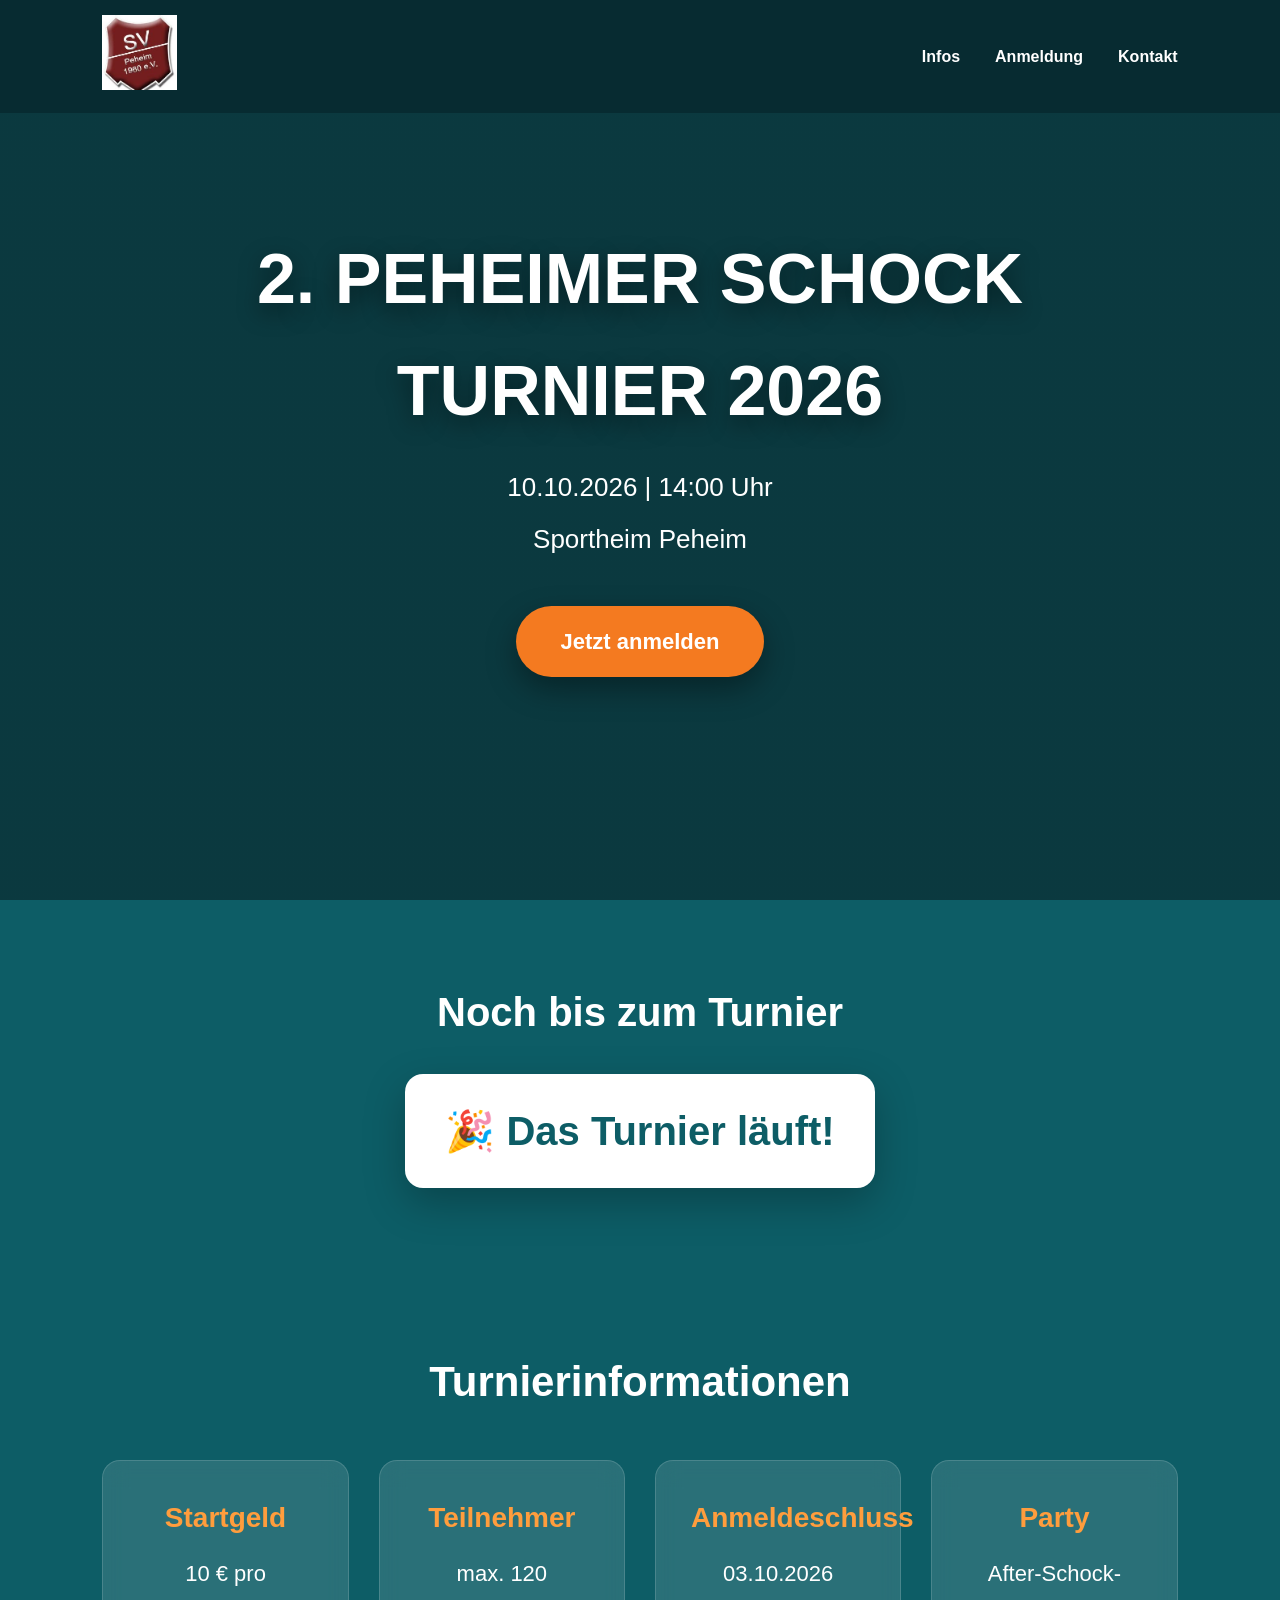
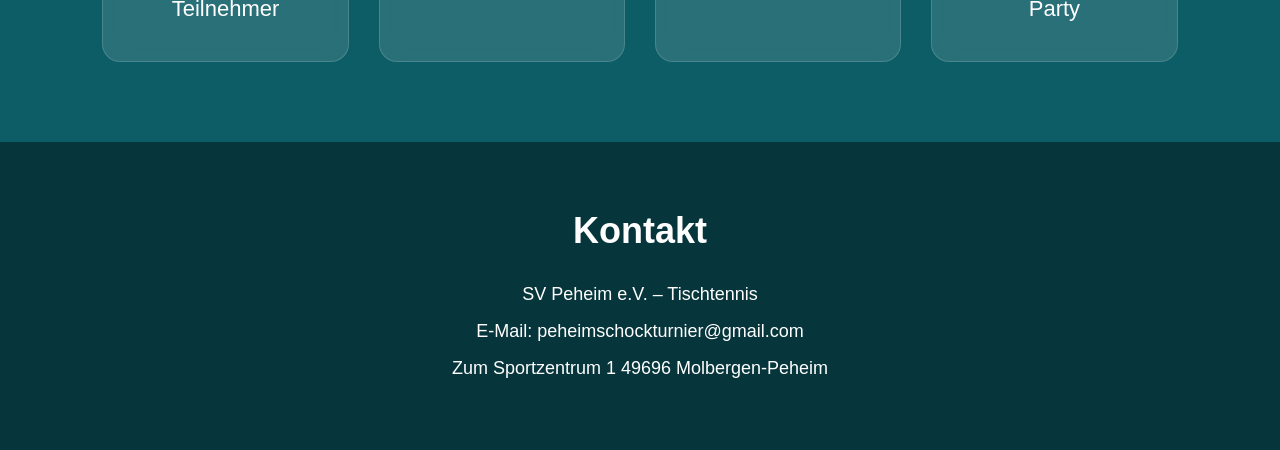
==== index.html @ 518c7a88 "Add files via upload" ====
<!DOCTYPE html>
<html lang="de">
<head>

<meta charset="UTF-8">
<meta name="viewport" content="width=device-width, initial-scale=1.0">

<title>2. Peheimer Schock Turnier</title>

<link rel="stylesheet" href="css/style.css">

</head>

<body>

<header>

<nav>

<div class="logo">

<img src="images/logo.jpg" alt="SV Peheim">

</div>

<ul>

<li><a href="#infos">Infos</a></li>
<li><a href="#anmeldung">Anmeldung</a></li>
<li><a href="#kontakt">Kontakt</a></li>

</ul>

</nav>

<div class="hero">

<h1>2. Peheimer Schock Turnier 2026</h1>

<p>10.10.2026 | 14:00 Uhr</p>

<p>Sportheim Peheim</p>

<a href="anmeldung.html" class="button">
Jetzt anmelden
</a>

</div>

</header>

<section id="countdown">

<h2>Noch bis zum Turnier</h2>

<div id="timer">

Lädt...

</div>

</section>

<section id="infos">

<h2>Turnierinformationen</h2>

<div class="cards">

<div class="card">
<h3>Startgeld</h3>
<p>10 € pro Teilnehmer</p>
</div>

<div class="card">
<h3>Teilnehmer</h3>
<p>max. 120</p>
</div>

<div class="card">
<h3>Anmeldeschluss</h3>
<p>03.10.2026</p>
</div>

<div class="card">
<h3>Party</h3>
<p>After-Schock-Party</p>
</div>

</div>

</section>

<footer id="kontakt">

<h2>Kontakt</h2>

<p>

SV Peheim e.V. – Tischtennis

</p>

<p>

E-Mail:
peheimschockturnier@gmail.com

</p>

<p>

Zum Sportzentrum 1

49696 Molbergen-Peheim

</p>

</footer>

<script src="js/countdown.js"></script>

</body>

</html>
---- css/style.css ----
/* ================================
   2. Peheimer Schock Turnier
   SV Peheim e.V.
================================ */

*{
    margin:0;
    padding:0;
    box-sizing:border-box;
}

html{
    scroll-behavior:smooth;
}

body{

    font-family:Arial, Helvetica, sans-serif;

    background:#0d5d66;

    color:white;

    line-height:1.6;

}

/* ------------------------
Navigation
------------------------ */

nav{

    position:fixed;

    width:100%;

    top:0;

    left:0;

    display:flex;

    justify-content:space-between;

    align-items:center;

    padding:15px 8%;

    background:rgba(8,43,49,.95);

    backdrop-filter:blur(10px);

    z-index:999;

}

.logo img{

    width:75px;

}

nav ul{

    display:flex;

    list-style:none;

    gap:35px;

}

nav a{

    text-decoration:none;

    color:white;

    font-weight:bold;

    transition:.3s;

}

nav a:hover{

    color:#ff8d28;

}

/* ------------------------
Hero
------------------------ */

header{

    min-height:100vh;

    background:
        linear-gradient(rgba(10,45,50,.75),rgba(10,45,50,.75)),
        url("../images/flyer.jpg");

    background-size:cover;

    background-position:center;

    display:flex;

    justify-content:center;

    align-items:center;

    text-align:center;

    padding:40px;

}

.hero{

    max-width:850px;

}

.hero h1{

    font-size:70px;

    font-weight:900;

    text-transform:uppercase;

    margin-bottom:20px;

    text-shadow:0 8px 25px rgba(0,0,0,.45);

}

.hero p{

    font-size:26px;

    margin-bottom:10px;

}

/* ------------------------
Button
------------------------ */

.button{

    display:inline-block;

    margin-top:35px;

    background:#f47a20;

    color:white;

    padding:18px 45px;

    border-radius:40px;

    text-decoration:none;

    font-size:22px;

    font-weight:bold;

    transition:.35s;

    box-shadow:0 12px 30px rgba(0,0,0,.35);

}

.button:hover{

    background:#ff962f;

    transform:translateY(-5px);

}

/* ------------------------
Countdown
------------------------ */

#countdown{

    padding:80px 20px;

    text-align:center;

}

#countdown h2{

    font-size:40px;

    margin-bottom:30px;

}

#timer{

    display:inline-block;

    background:white;

    color:#0d5d66;

    padding:25px 40px;

    border-radius:18px;

    font-size:40px;

    font-weight:bold;

    box-shadow:0 15px 40px rgba(0,0,0,.25);

}

/* ------------------------
Infos
------------------------ */

#infos{

    padding:80px 8%;

}

#infos h2{

    text-align:center;

    margin-bottom:45px;

    font-size:42px;

}

.cards{

    display:grid;

    grid-template-columns:repeat(auto-fit,minmax(230px,1fr));

    gap:30px;

}

.card{

    background:rgba(255,255,255,.12);

    border:1px solid rgba(255,255,255,.15);

    backdrop-filter:blur(12px);

    border-radius:18px;

    padding:35px;

    text-align:center;

    transition:.35s;

}

.card:hover{

    transform:translateY(-10px);

    background:rgba(255,255,255,.18);

}

.card h3{

    font-size:28px;

    color:#ff9d3d;

    margin-bottom:15px;

}

.card p{

    font-size:22px;

}

/* ------------------------
Footer
------------------------ */

footer{

    background:#06353b;

    text-align:center;

    padding:60px 20px;

}

footer h2{

    margin-bottom:20px;

    font-size:36px;

}

footer p{

    margin:8px 0;

    font-size:18px;

}

/* ------------------------
Responsive
------------------------ */

@media(max-width:900px){

.hero h1{

font-size:48px;

}

.hero p{

font-size:22px;

}

nav{

padding:15px;

}

nav ul{

gap:18px;

font-size:15px;

}

.logo img{

width:55px;

}

.button{

font-size:18px;

padding:15px 30px;

}

#timer{

font-size:28px;

padding:20px;

}

}

@media(max-width:600px){

nav{

flex-direction:column;

gap:15px;

}

.hero h1{

font-size:38px;

}

.hero p{

font-size:18px;

}

.cards{

grid-template-columns:1fr;

}

}
/* ==========================
Countdown
========================== */

.countdown-grid{

display:flex;

justify-content:center;

gap:20px;

flex-wrap:wrap;

}

.count-box{

background:#f47a20;

padding:20px;

border-radius:15px;

min-width:110px;

box-shadow:0 8px 20px rgba(0,0,0,.3);

}

.count-box span{

display:block;

font-size:42px;

font-weight:bold;

}

.count-box small{

font-size:16px;

text-transform:uppercase;

letter-spacing:1px;

}
/* ==========================
Formular
========================== */

.form-section{

max-width:850px;

margin:140px auto 80px;

padding:40px;

background:rgba(255,255,255,.10);

backdrop-filter:blur(12px);

border-radius:20px;

box-shadow:0 10px 30px rgba(0,0,0,.25);

}

.form-section h1{

text-align:center;

margin-bottom:15px;

font-size:42px;

}

.form-section p{

text-align:center;

margin-bottom:35px;

}

form{

display:flex;

flex-direction:column;

gap:18px;

}

input{

padding:16px;

border:none;

border-radius:10px;

font-size:18px;

}

input:focus{

outline:3px solid #f47a20;

}

.checkbox{

display:flex;

align-items:center;

gap:10px;

font-size:16px;

}

button{

padding:18px;

background:#f47a20;

color:white;

border:none;

border-radius:50px;

font-size:22px;

font-weight:bold;

cursor:pointer;

transition:.3s;

}

button:hover{

background:#ff9737;

transform:translateY(-3px);

}

#meldung{

margin-top:25px;

font-size:20px;

text-align:center;

font-weight:bold;

}
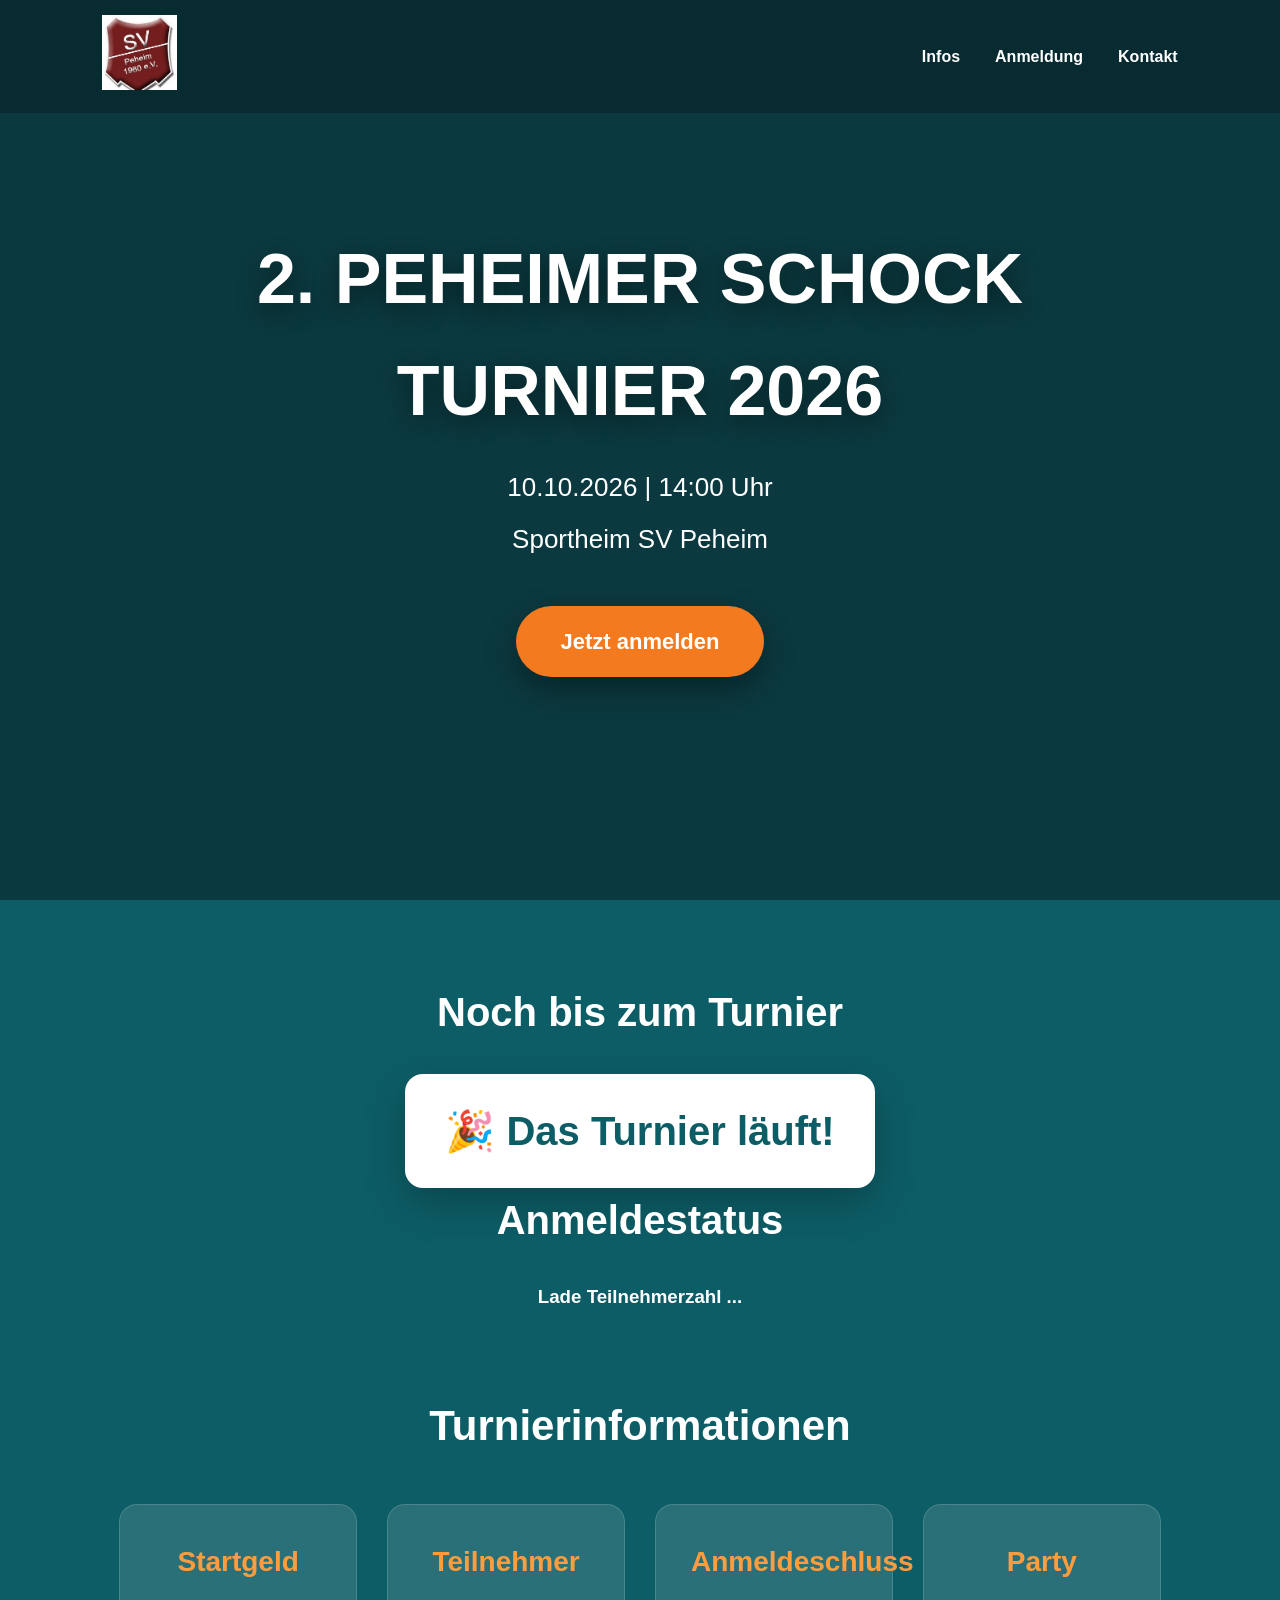
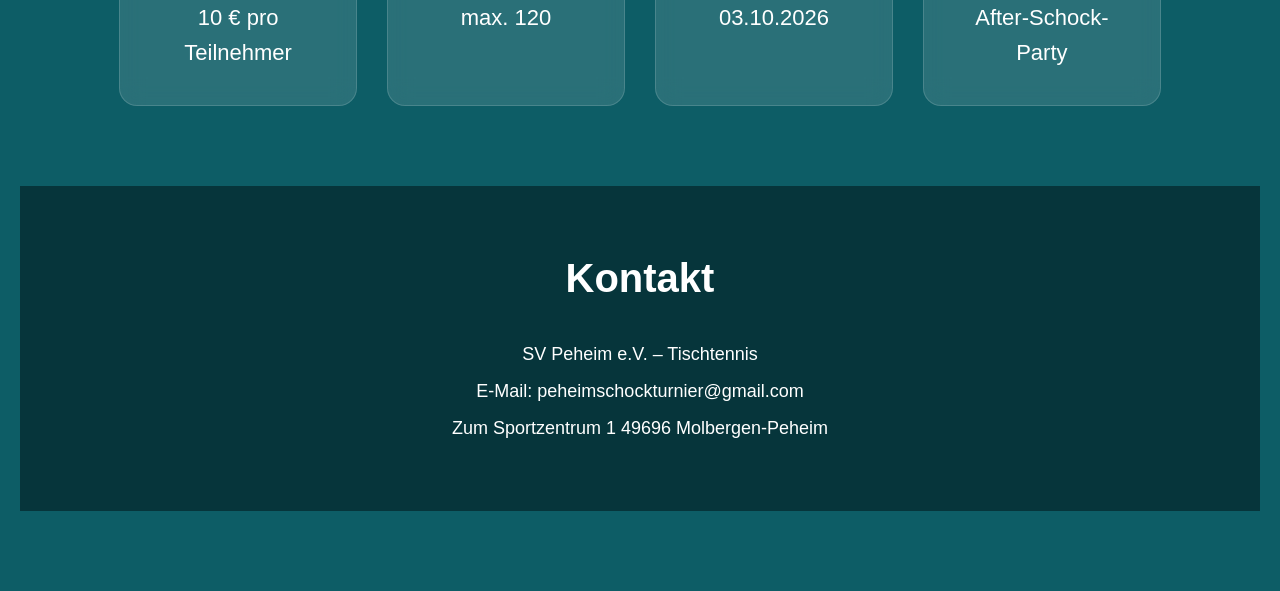
==== commit 67adcab7: "Update index.html" ====
--- a/index.html
+++ b/index.html
@@ -5,7 +5,7 @@
 <meta charset="UTF-8">
 <meta name="viewport" content="width=device-width, initial-scale=1.0">
 
-<title>2. Peheimer Schock Turnier</title>
+<title>2. Peheimer Schock Turnier 2026</title>
 
 <link rel="stylesheet" href="css/style.css">
 
@@ -39,7 +39,7 @@
 
 <p>10.10.2026 | 14:00 Uhr</p>
 
-<p>Sportheim Peheim</p>
+<p>Sportheim SV Peheim</p>
 
 <a href="anmeldung.html" class="button">
 Jetzt anmelden
@@ -58,6 +58,21 @@
 Lädt...
 
 </div>
+  <section id="teilnehmer">
+
+    <h2>Anmeldestatus</h2>
+
+    <div class="status-card">
+
+        <div class="progress">
+
+            <div id="progressBar"></div>
+
+        </div>
+
+        <h3 id="statusText">Lade Teilnehmerzahl ...</h3>
+
+    </div>
 
 </section>
 
@@ -122,4 +137,4 @@
 
 </body>
 
-</html>+</html>
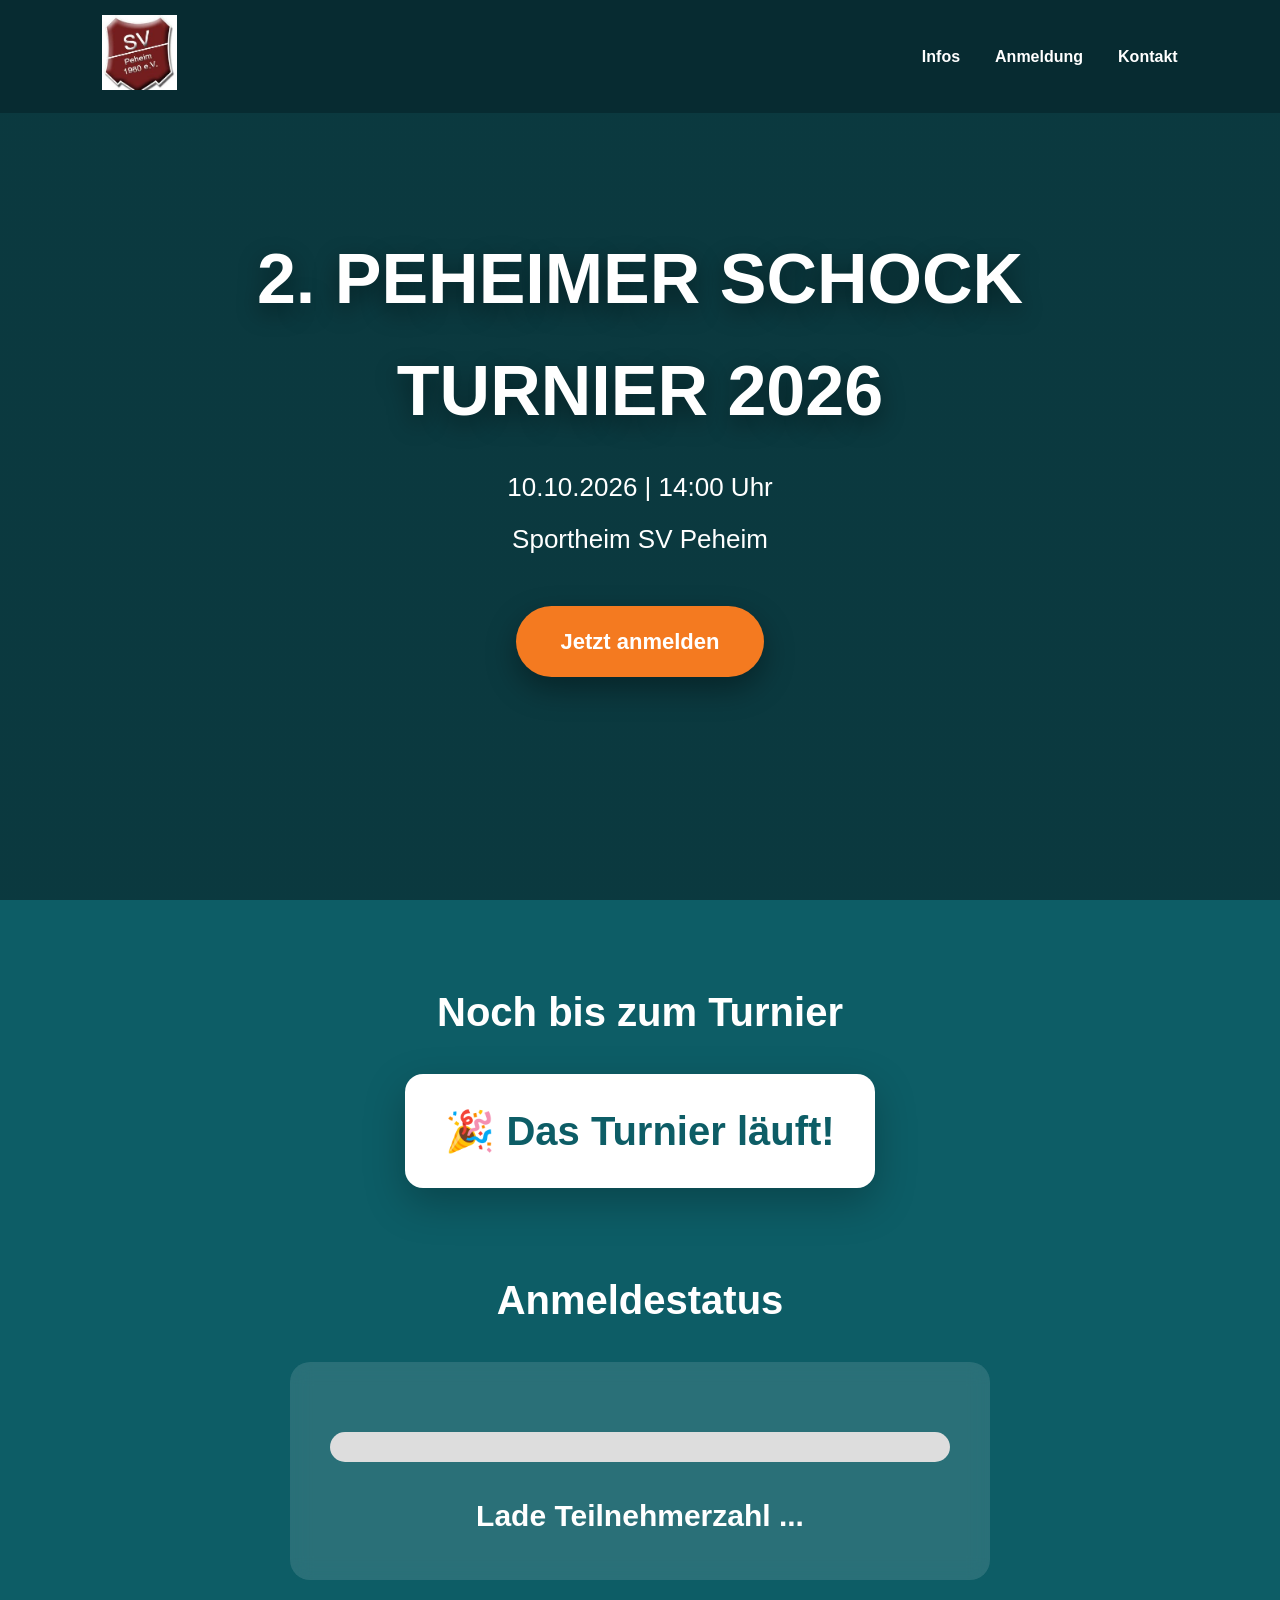
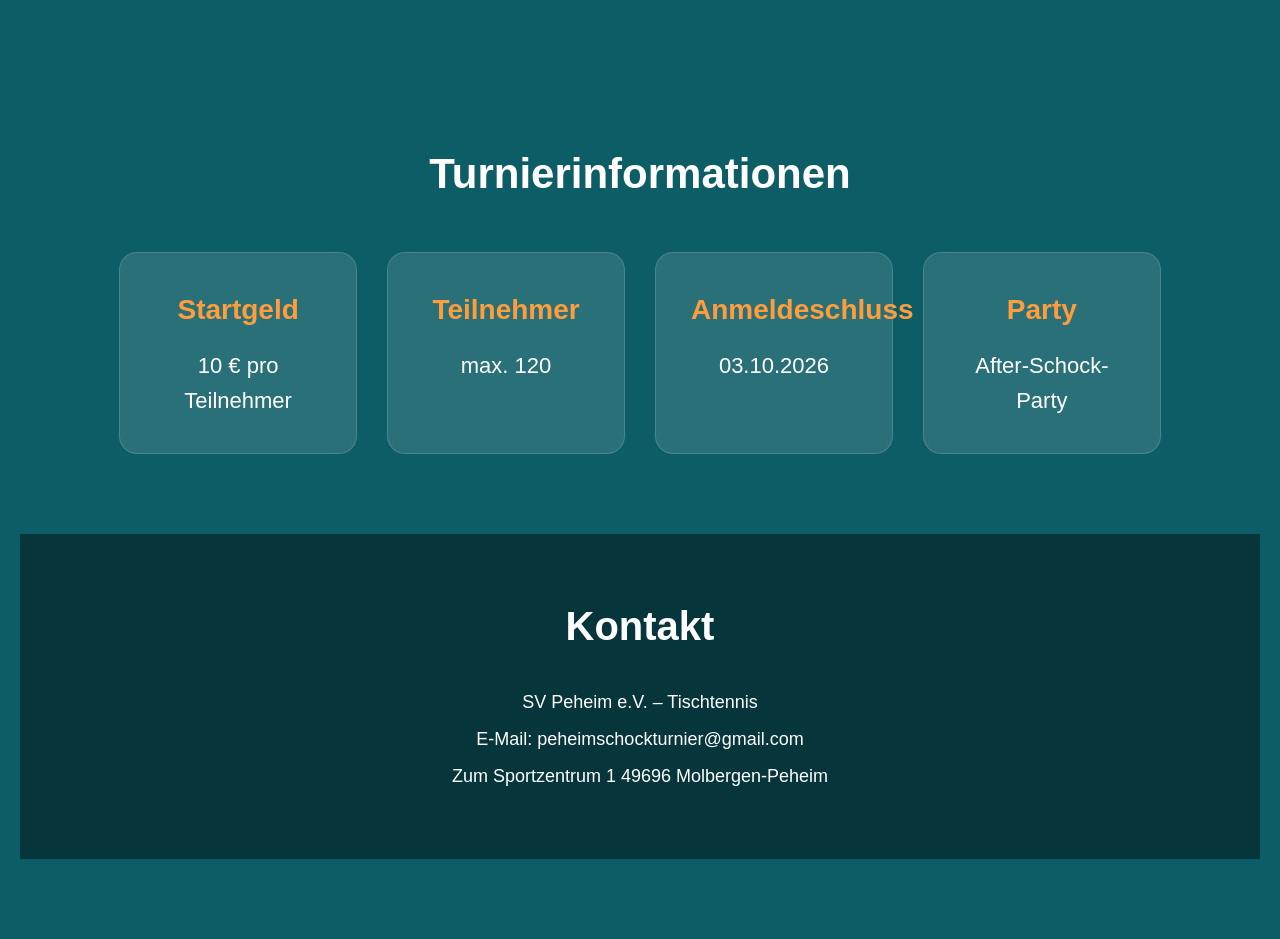
==== commit db6bfc52: "Update index.html" ====
--- a/index.html
+++ b/index.html
@@ -11,6 +11,8 @@
 
 </head>
 
+<script src="js/status.js"></script>
+  
 <body>
 
 <header>
--- a/css/style.css
+++ b/css/style.css
@@ -579,4 +579,65 @@
 
 font-weight:bold;
 
-}+}
+/* ==============================
+   Teilnehmerstatus
+================================ */
+
+#teilnehmer{
+
+    padding:80px 20px;
+
+    text-align:center;
+
+}
+
+.status-card{
+
+    max-width:700px;
+
+    margin:auto;
+
+    background:rgba(255,255,255,.12);
+
+    padding:40px;
+
+    border-radius:20px;
+
+    backdrop-filter:blur(10px);
+
+}
+
+.progress{
+
+    width:100%;
+
+    height:30px;
+
+    background:#ddd;
+
+    border-radius:20px;
+
+    overflow:hidden;
+
+    margin:30px 0;
+
+}
+
+#progressBar{
+
+    width:0%;
+
+    height:100%;
+
+    background:#f47a20;
+
+    transition:1s;
+
+}
+
+#statusText{
+
+    font-size:30px;
+
+}
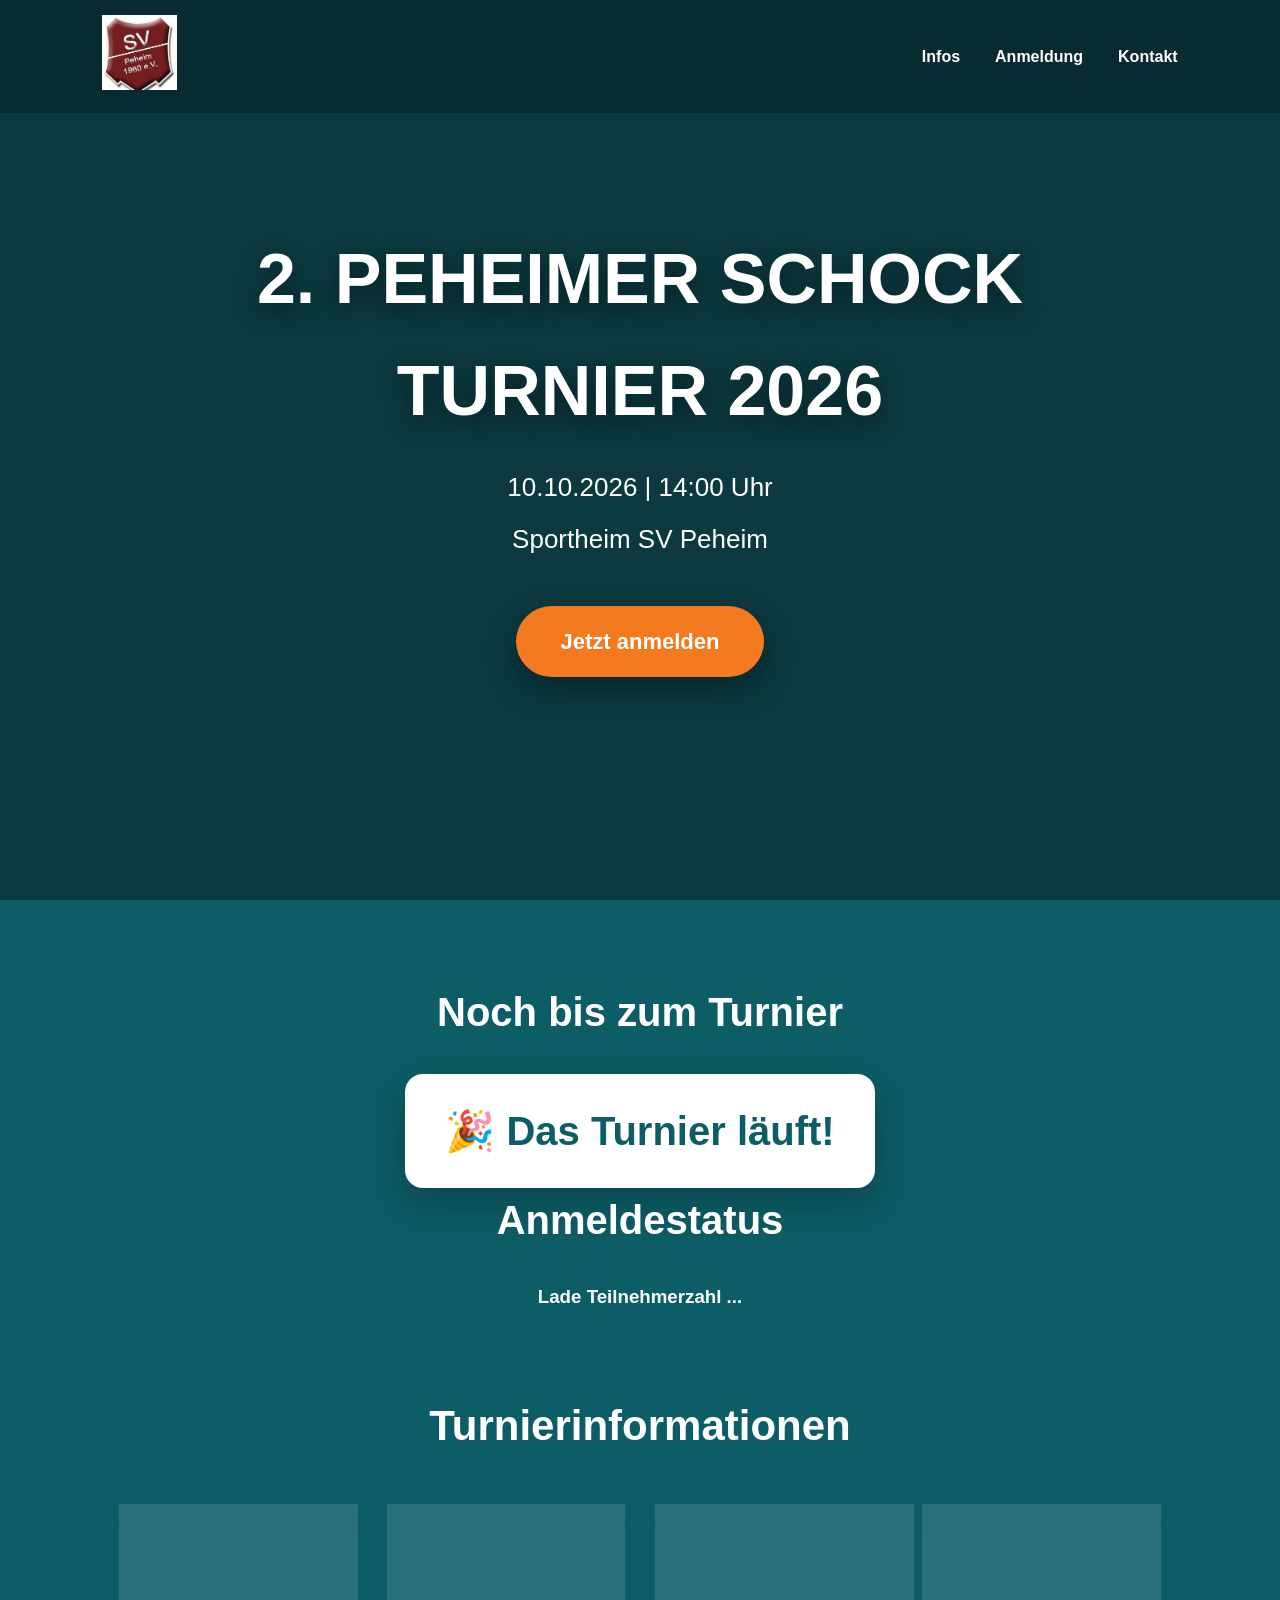
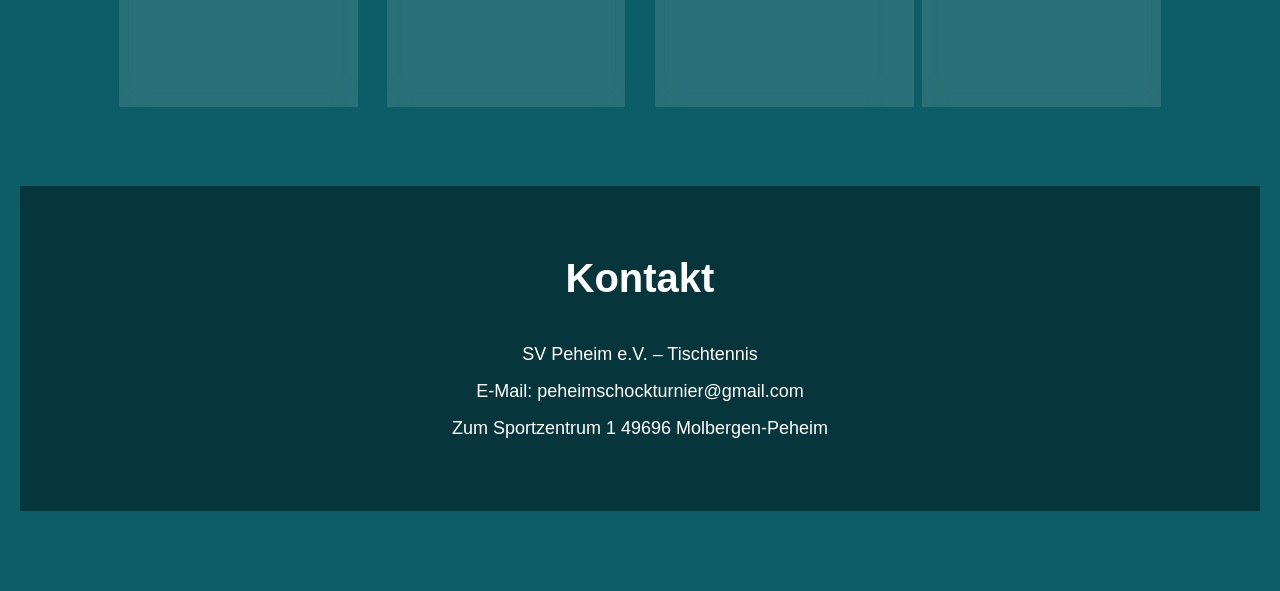
==== commit 7ced70ef: "Update index.html" ====
--- a/index.html
+++ b/index.html
@@ -91,7 +91,7 @@
 
 <div class="card">
 <h3>Teilnehmer</h3>
-<p>max. 120</p>
+<p>max. 30 Gruppe</p>
 </div>
 
 <div class="card">
--- a/css/style.css
+++ b/css/style.css
@@ -579,7 +579,6 @@
 
 font-weight:bold;
 
-}
 /* ==============================
    Teilnehmerstatus
 ================================ */
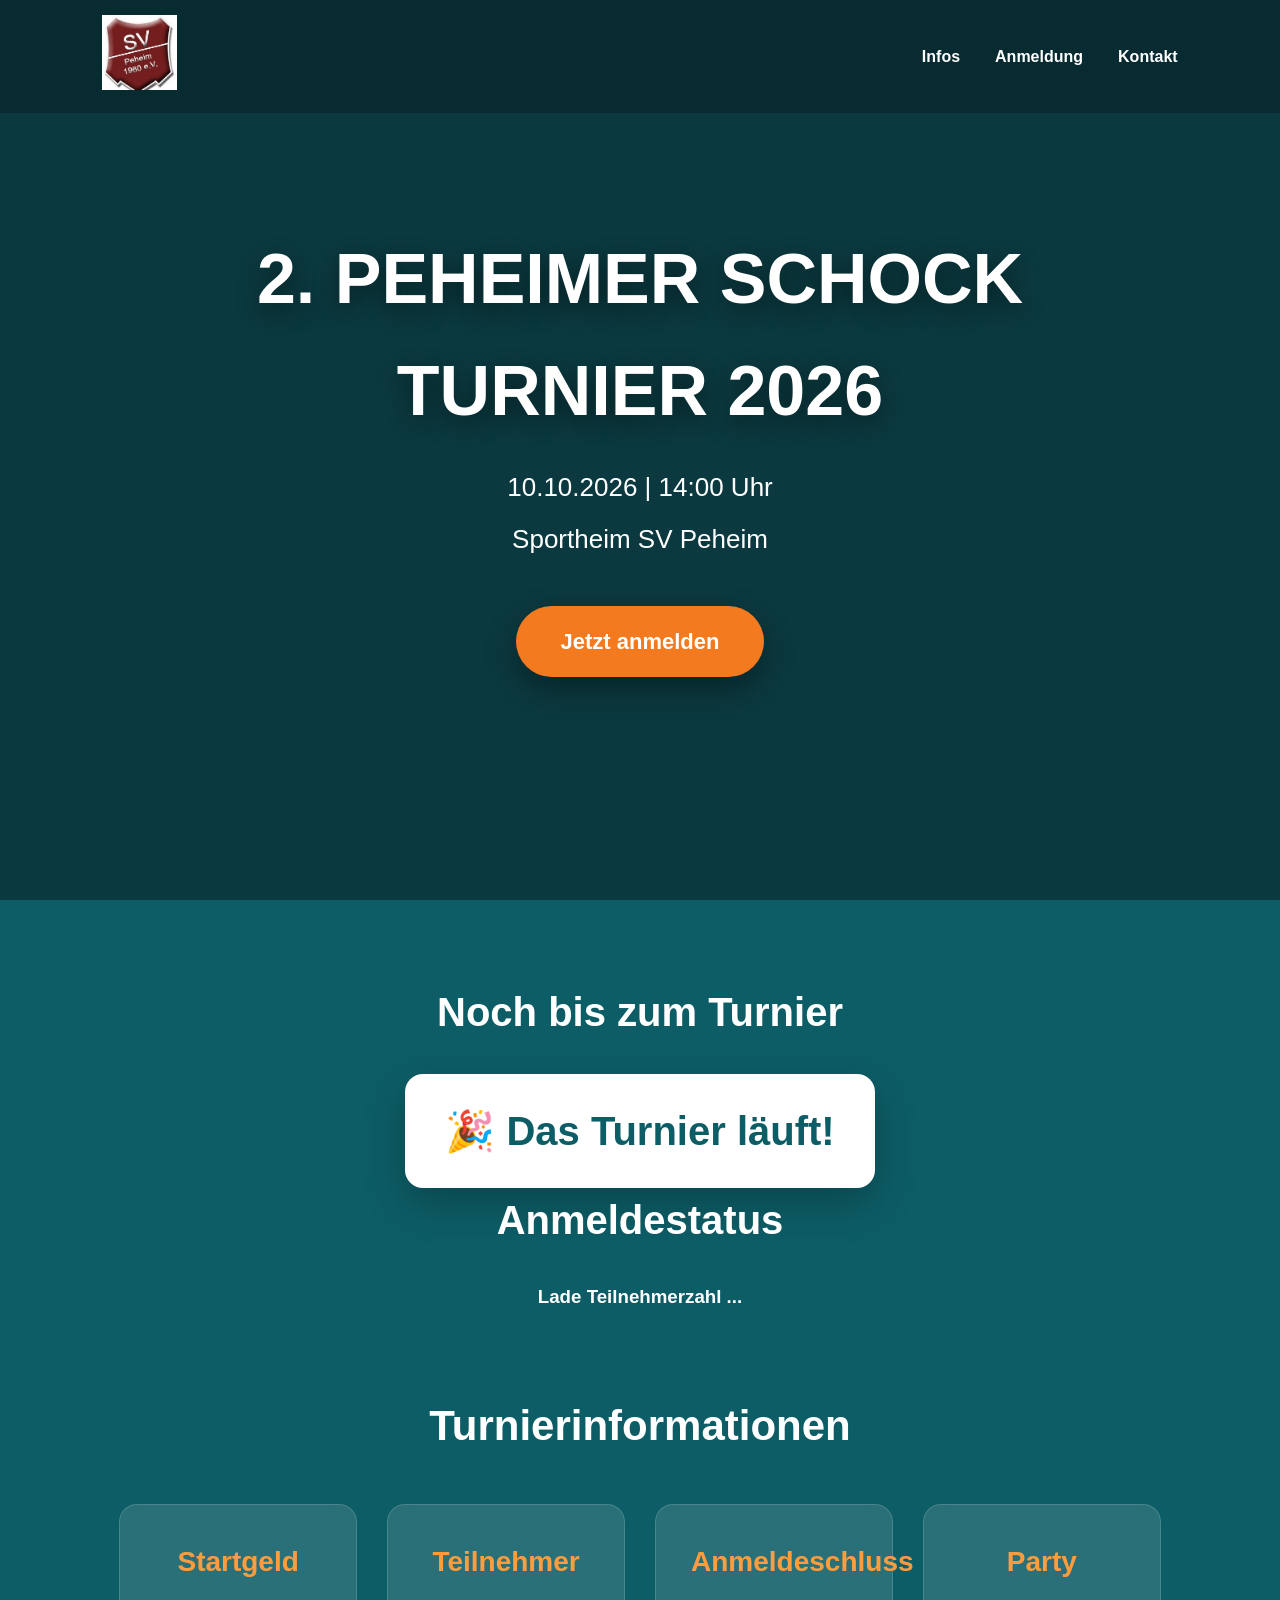
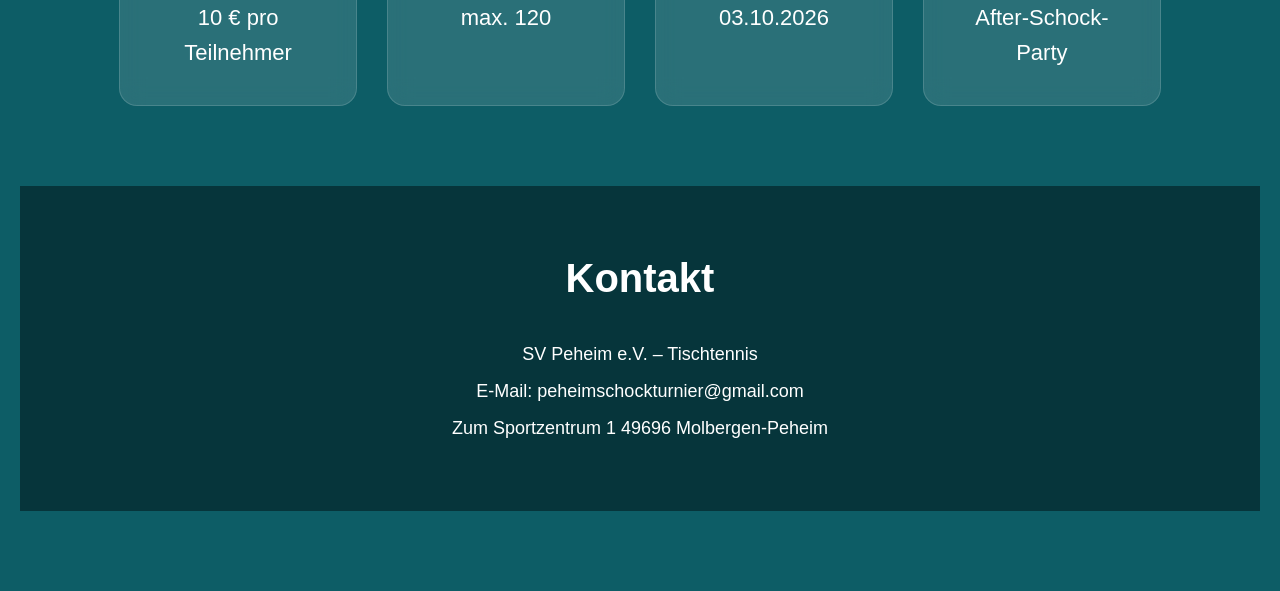
==== commit 07ca7fba: "Update index.html" ====
--- a/index.html
+++ b/index.html
@@ -91,7 +91,7 @@
 
 <div class="card">
 <h3>Teilnehmer</h3>
-<p>max. 30 Gruppe</p>
+<p>max. 120 </p>
 </div>
 
 <div class="card">
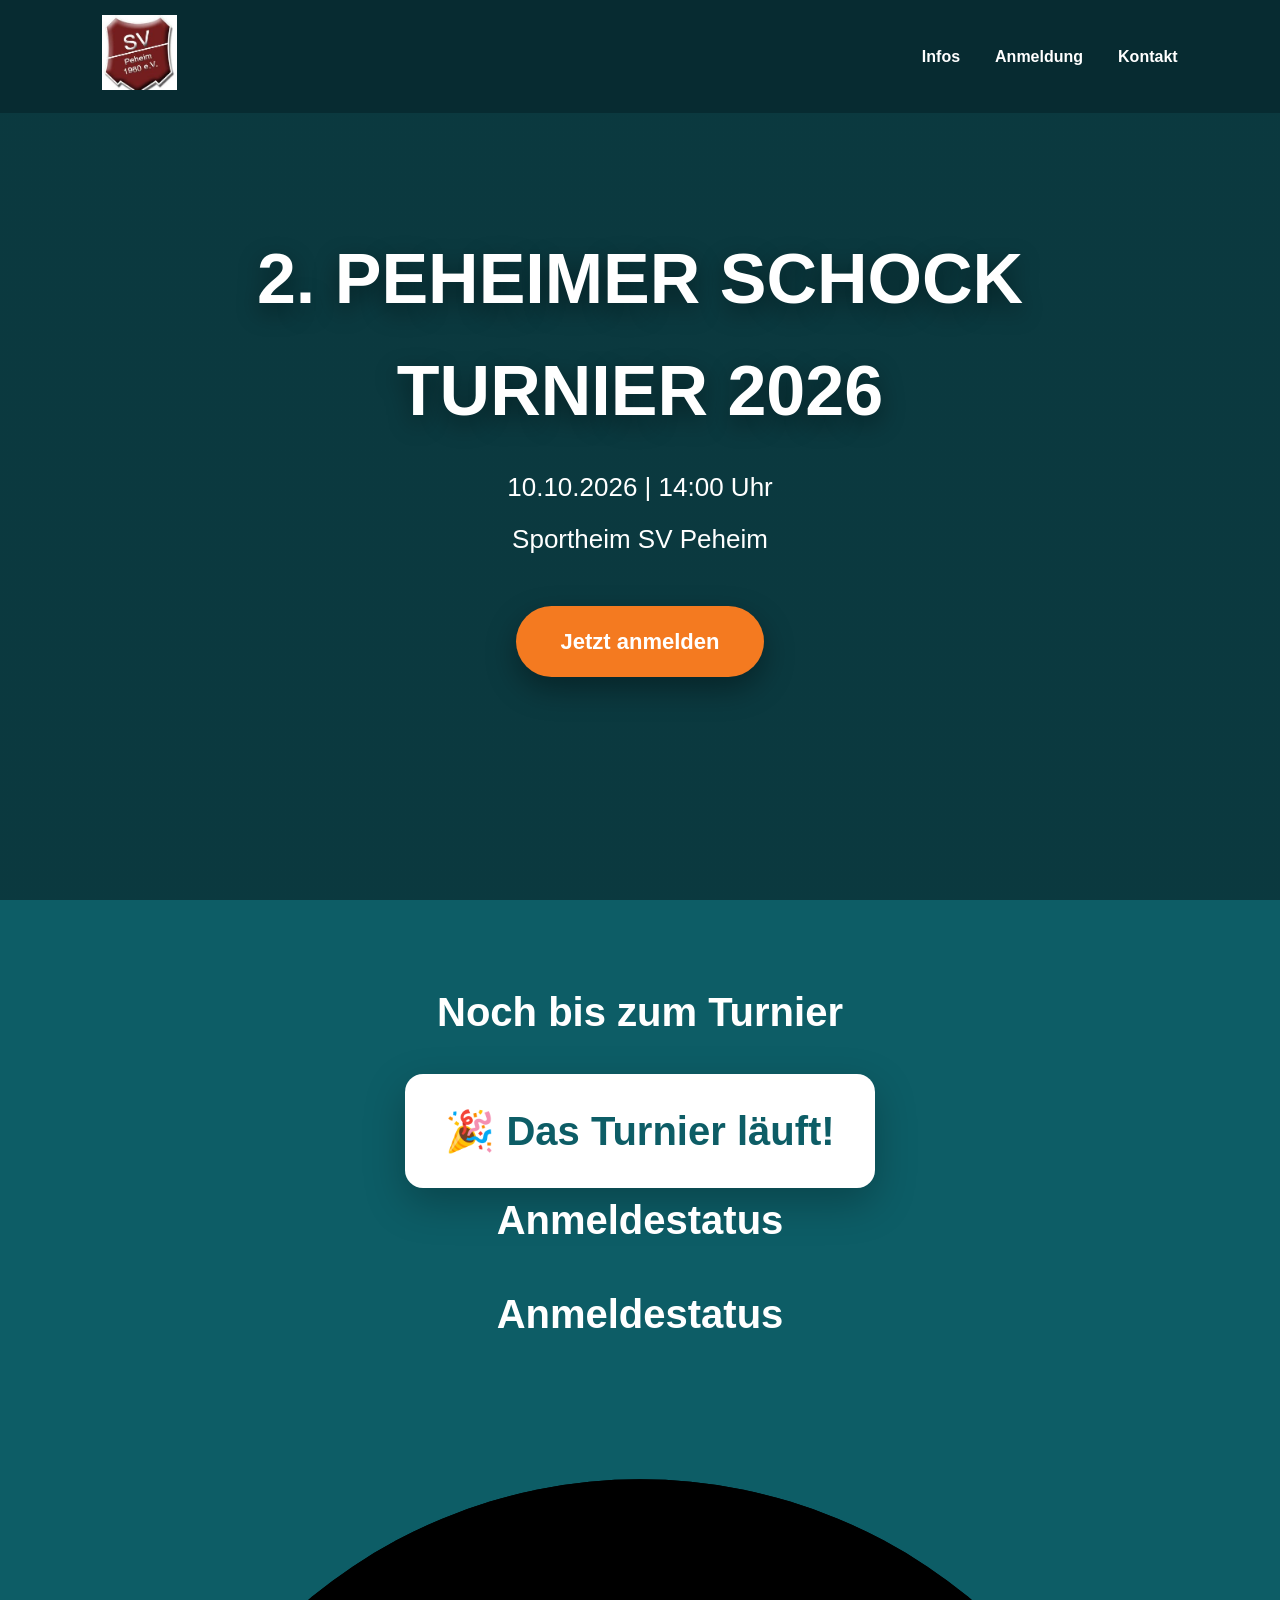
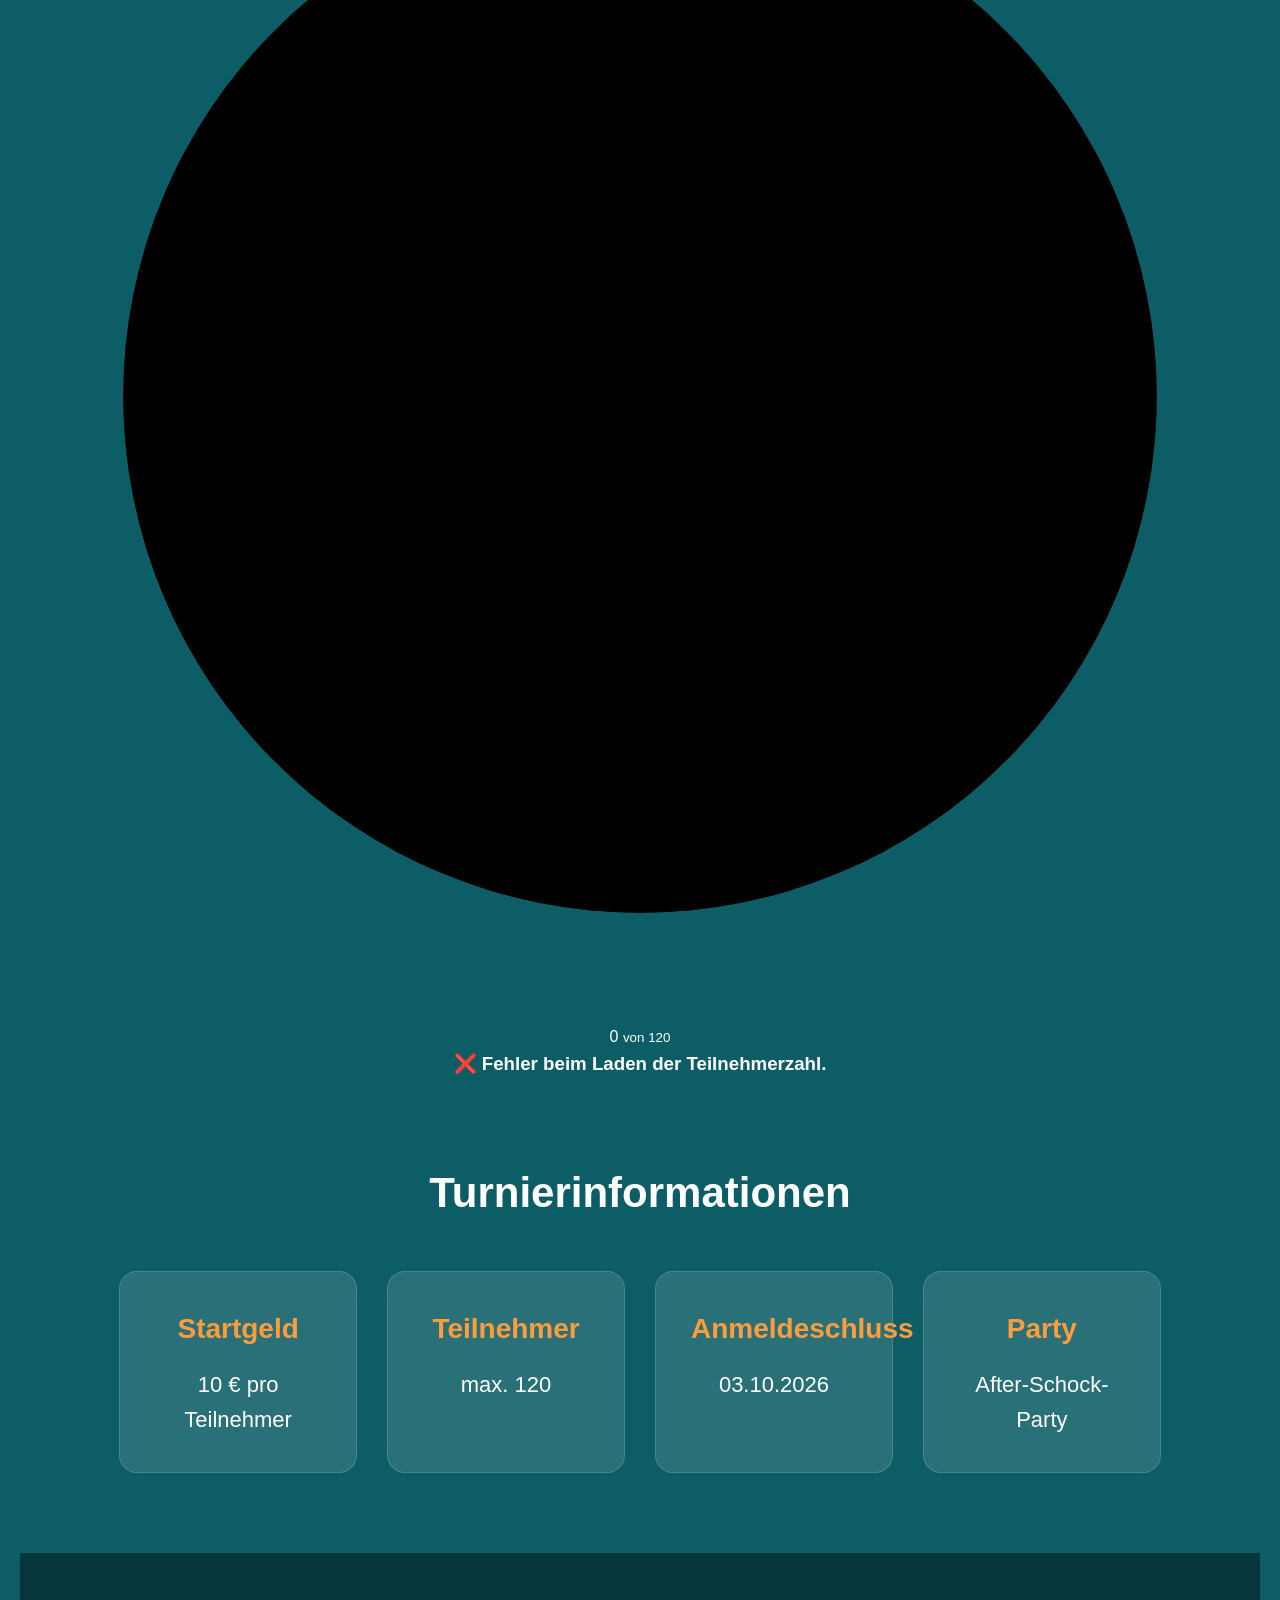
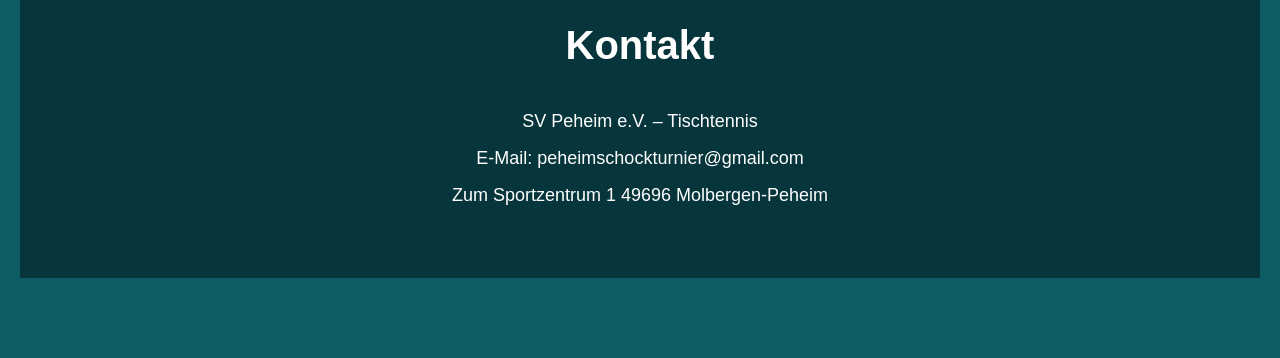
==== commit bad377f4: "Update index.html" ====
--- a/index.html
+++ b/index.html
@@ -66,15 +66,41 @@
 
     <div class="status-card">
 
-        <div class="progress">
+        <section id="teilnehmer">
 
-            <div id="progressBar"></div>
+    <h2>Anmeldestatus</h2>
+
+    <div class="status-card">
+
+        <div class="circle">
+
+            <svg viewBox="0 0 180 180">
+
+                <circle cx="90" cy="90" r="75"></circle>
+
+                <circle id="progressCircle"
+                        cx="90"
+                        cy="90"
+                        r="75"></circle>
+
+            </svg>
+
+            <div class="circle-text">
+                <span id="teilnehmerzahl">0</span>
+                <small>von 120</small>
+            </div>
 
         </div>
 
-        <h3 id="statusText">Lade Teilnehmerzahl ...</h3>
+        <div class="progress">
+            <div id="progressBar"></div>
+        </div>
+
+        <h3 id="statusText"></h3>
 
     </div>
+
+</section>
 
 </section>
 
@@ -91,7 +117,7 @@
 
 <div class="card">
 <h3>Teilnehmer</h3>
-<p>max. 120 </p>
+<p>max. 120</p>
 </div>
 
 <div class="card">
--- a/css/style.css
+++ b/css/style.css
@@ -640,3 +640,20 @@
     font-size:30px;
 
 }
+#statusText{
+
+    opacity:0;
+
+    transform:translateY(20px);
+
+    transition:1s;
+
+}
+
+#statusText.show{
+
+    opacity:1;
+
+    transform:translateY(0);
+
+}
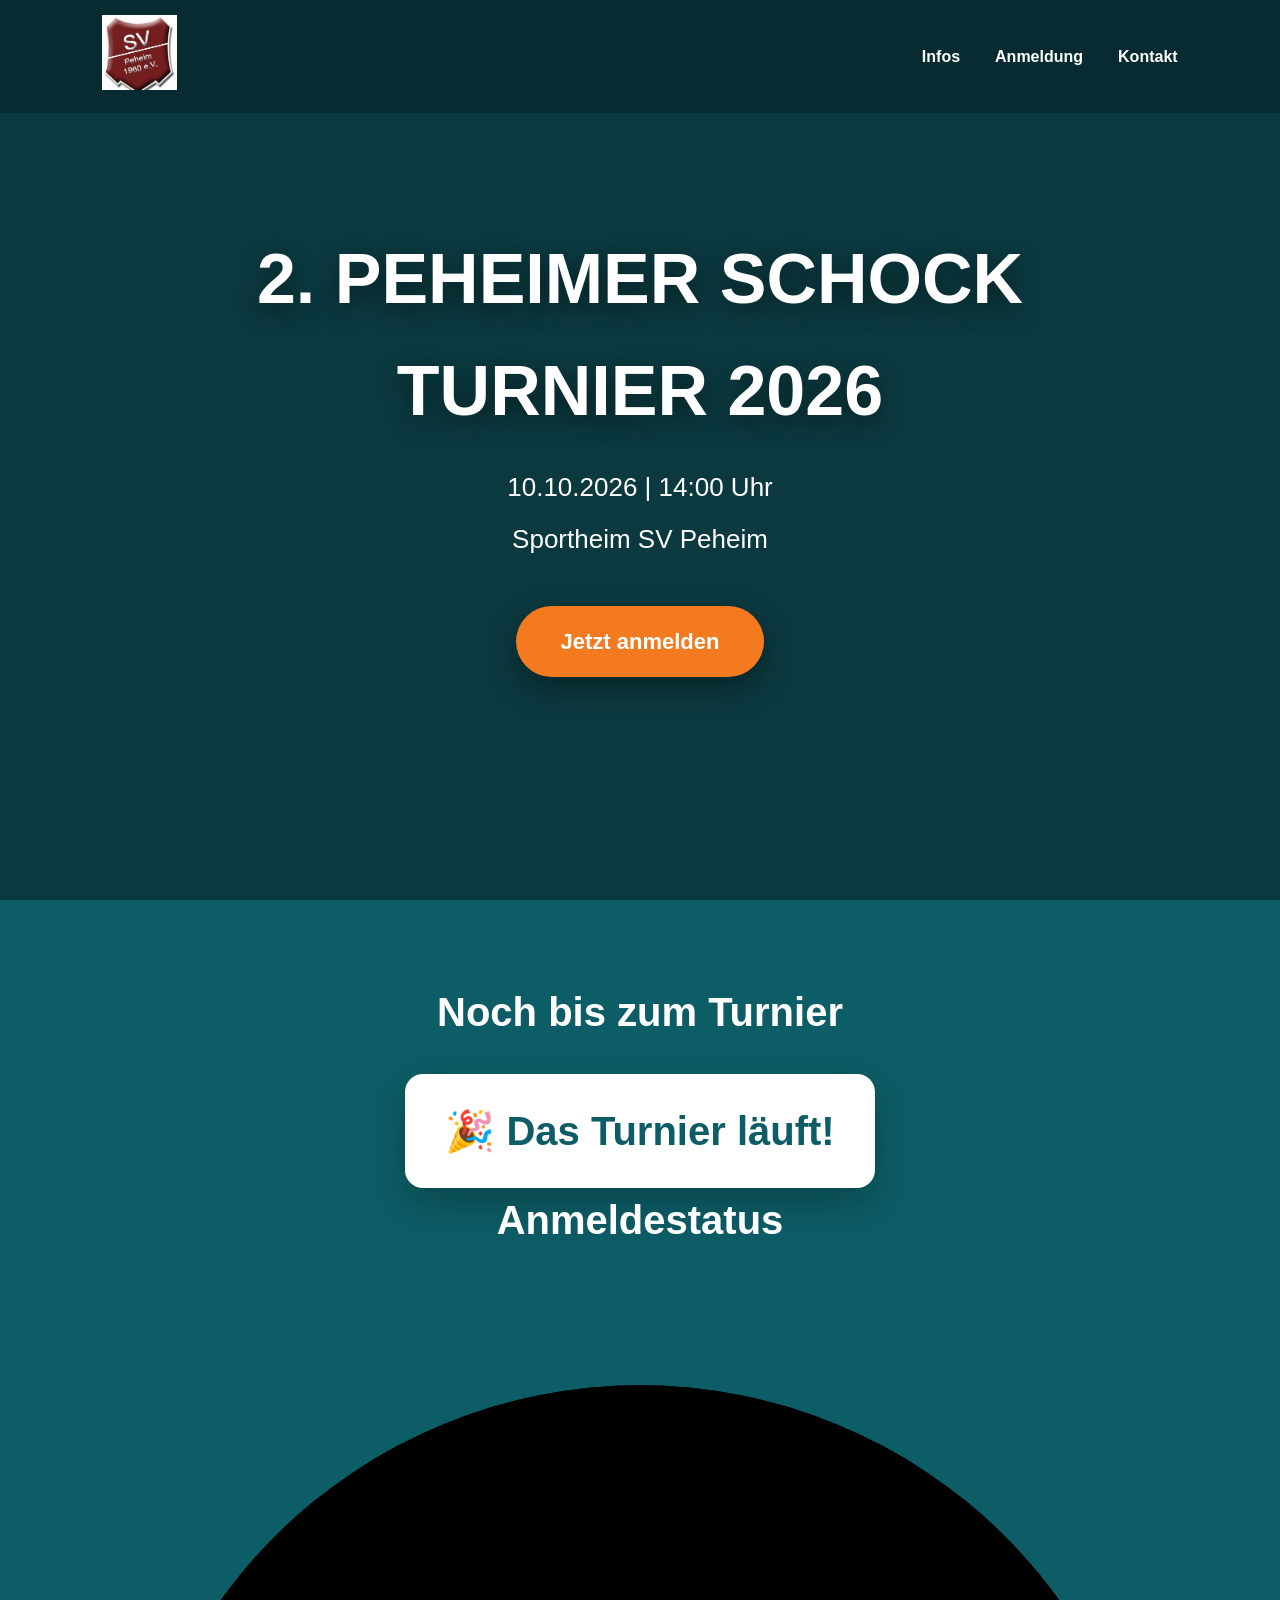
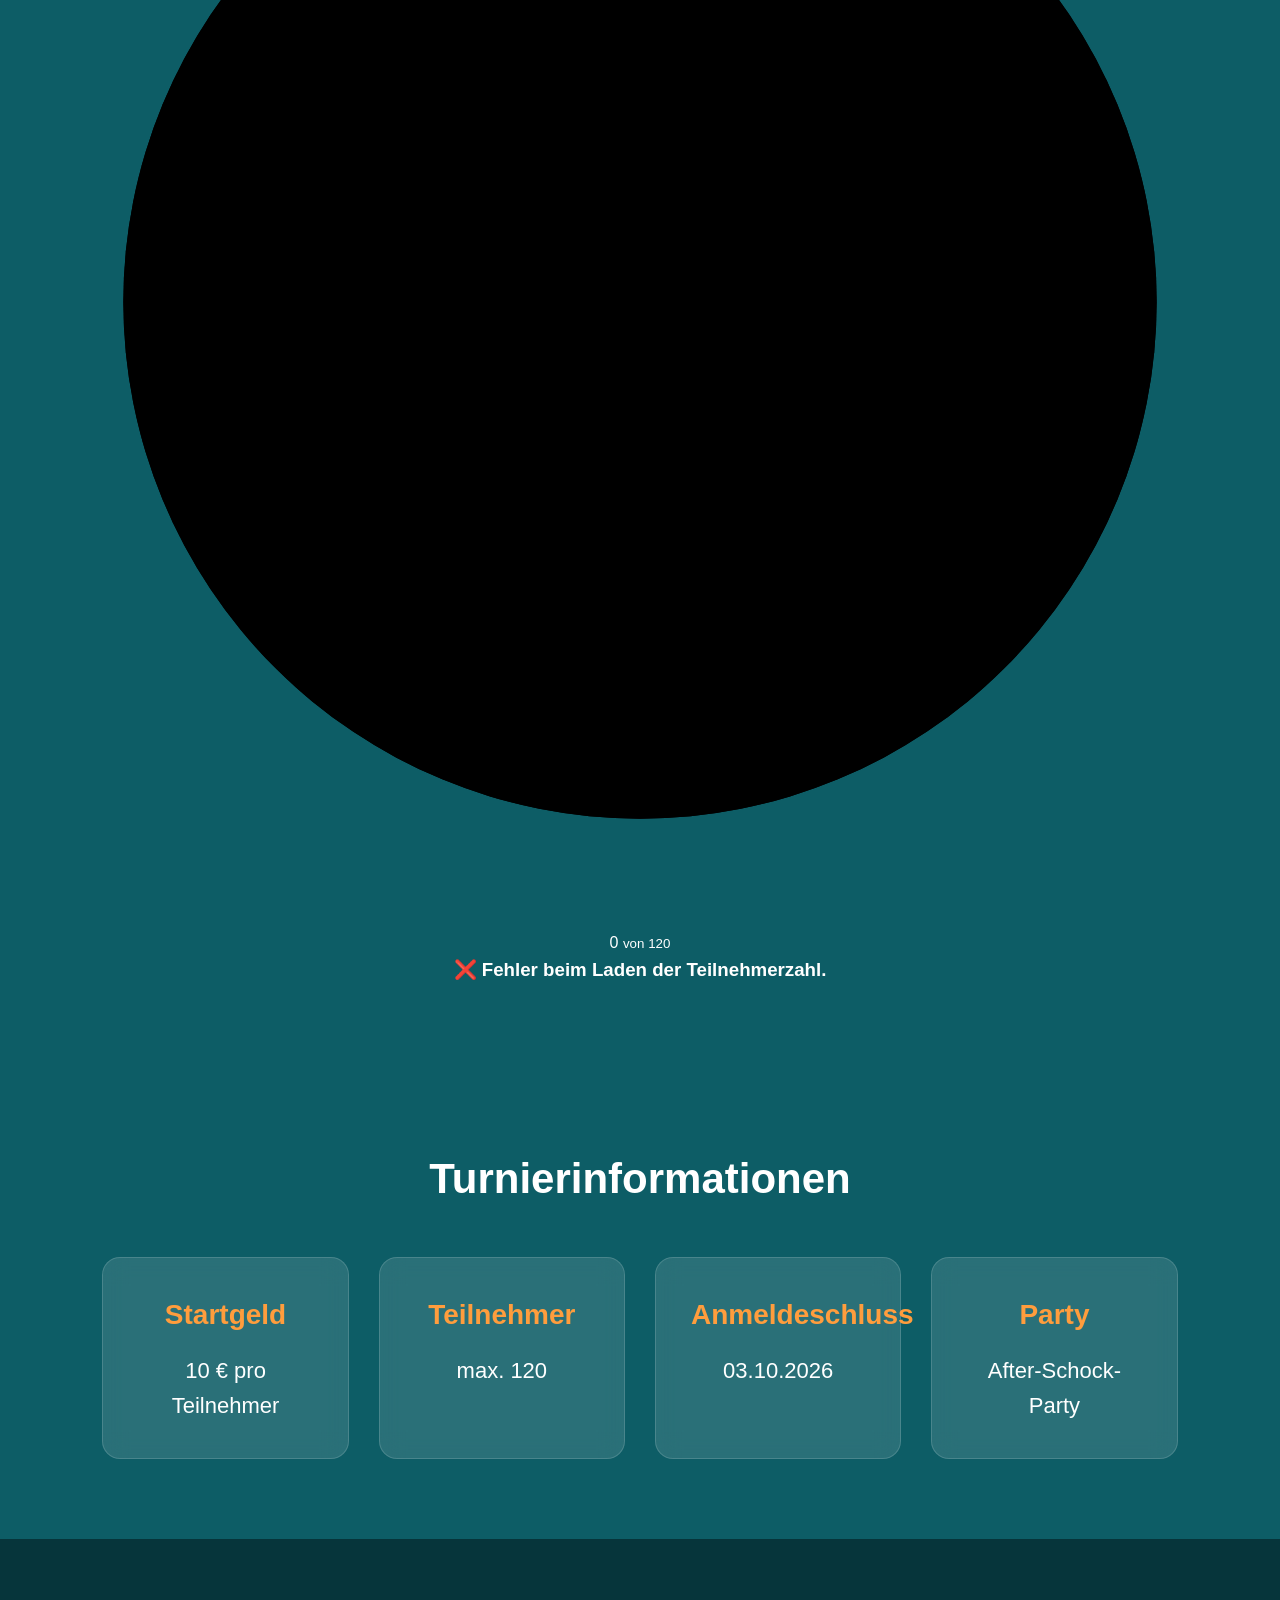
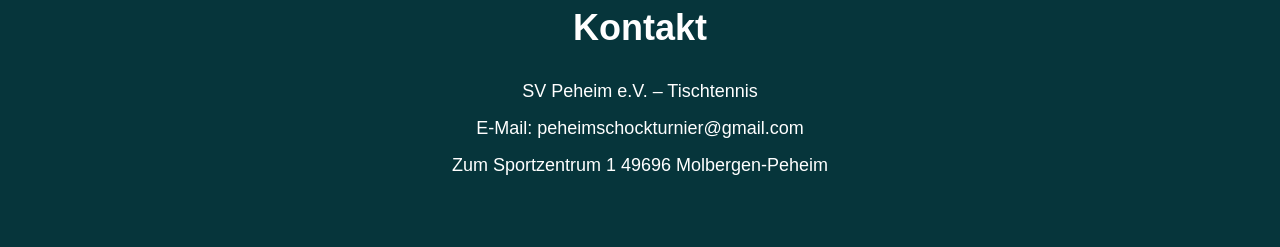
==== commit 139f07ca: "Update index.html" ====
--- a/index.html
+++ b/index.html
@@ -66,12 +66,6 @@
 
     <div class="status-card">
 
-        <section id="teilnehmer">
-
-    <h2>Anmeldestatus</h2>
-
-    <div class="status-card">
-
         <div class="circle">
 
             <svg viewBox="0 0 180 180">
@@ -91,6 +85,16 @@
             </div>
 
         </div>
+
+        <div class="progress">
+            <div id="progressBar"></div>
+        </div>
+
+        <h3 id="statusText"></h3>
+
+    </div>
+
+</section>
 
         <div class="progress">
             <div id="progressBar"></div>
